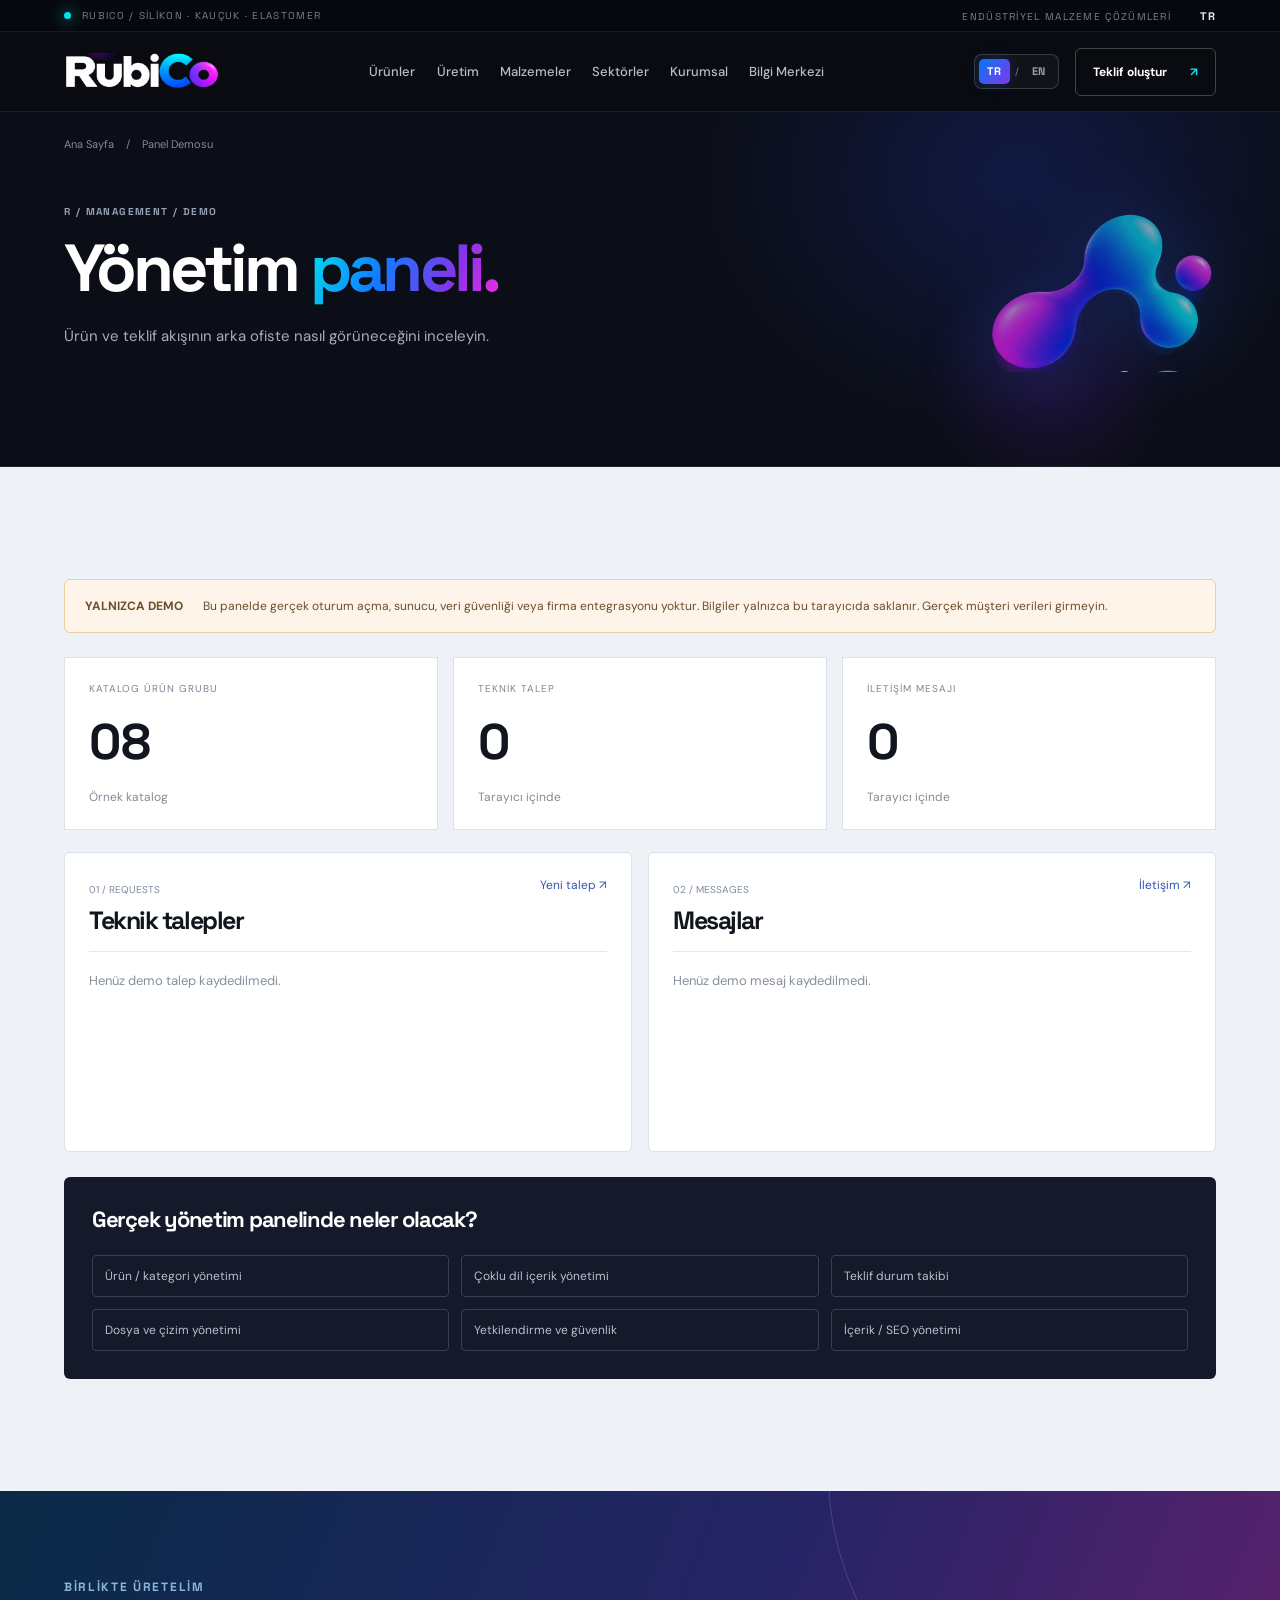
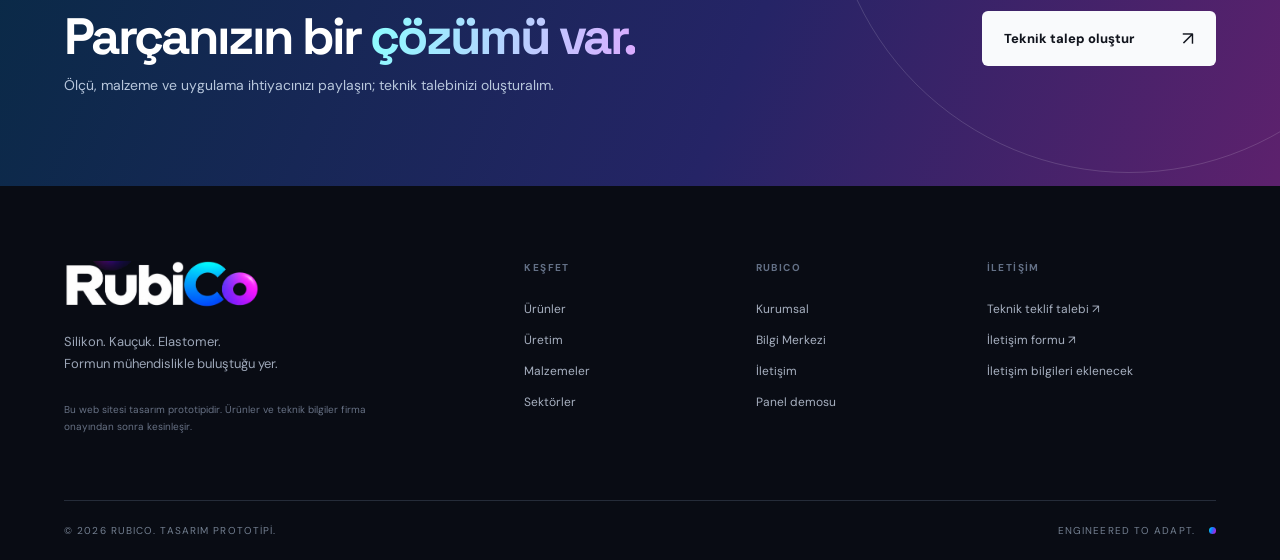
==== admin.html @ 8c8b72f1 "Add files via upload" ====
<!doctype html><html lang="tr"><head><meta charset="UTF-8"><meta name="viewport" content="width=device-width,initial-scale=1"><meta name="theme-color" content="#0a0b11"><meta name="description" content="Rubico admin yönetim paneli kullanıcı arayüzü demo."><title>Yönetim Paneli Demosu | RUBICO</title><link rel="icon" type="image/png" href="assets/rubico-symbol.png"><link rel="stylesheet" href="styles.css"><script defer src="translations.js"></script><script defer src="i18n.js"></script><script defer src="site.js"></script></head><body data-page="admin"><div class="topline"><div class="container top-flex"><span><i class="micro-pulse"></i>RUBICO / SİLİKON · KAUÇUK · ELASTOMER</span><span>ENDÜSTRİYEL MALZEME ÇÖZÜMLERİ <b class="top-lang-indicator" aria-label="Current language">TR</b></span></div></div>
    <header class="header" id="siteHeader"><div class="container nav-wrap">
      <a href="index.html" class="logo" aria-label="Rubico ana sayfa"><img src="assets/rubico-wordmark.png" alt="RubiCo"></a>
      <nav class="desktop-nav" aria-label="Ana menü"><a href="urunler.html" class="">Ürünler</a><a href="uretim.html" class="">Üretim</a><a href="malzemeler.html" class="">Malzemeler</a><a href="sektorler.html" class="">Sektörler</a><a href="kurumsal.html" class="">Kurumsal</a><a href="bilgi-merkezi.html" class="">Bilgi Merkezi</a></nav>
      <div class="nav-actions"><div class="lang-switch" role="group" aria-label="Language / Dil"><button type="button" class="lang-option" data-set-lang="tr" aria-label="Türkçe">TR</button><span class="lang-divider" aria-hidden="true">/</span><button type="button" class="lang-option" data-set-lang="en" aria-label="English">EN</button></div><a class="nav-quote" href="konfigurator.html">Teklif oluştur <span aria-hidden="true">↗</span></a><button class="menu-button" id="menuButton" aria-expanded="false" aria-controls="mobileMenu" aria-label="Menüyü aç"><span></span><span></span></button></div>
    </div><nav class="mobile-nav" id="mobileMenu" aria-label="Mobil menü"><a href="urunler.html" class="">Ürünler</a><a href="uretim.html" class="">Üretim</a><a href="malzemeler.html" class="">Malzemeler</a><a href="sektorler.html" class="">Sektörler</a><a href="kurumsal.html" class="">Kurumsal</a><a href="bilgi-merkezi.html" class="">Bilgi Merkezi</a><a class="mobile-quote" href="konfigurator.html">Teklif oluştur ↗</a><a href="iletisim.html">İletişim</a><div class="mobile-language"><span>LANGUAGE / DİL</span><div class="lang-switch" role="group" aria-label="Language / Dil"><button type="button" class="lang-option" data-set-lang="tr" aria-label="Türkçe">TR</button><span class="lang-divider" aria-hidden="true">/</span><button type="button" class="lang-option" data-set-lang="en" aria-label="English">EN</button></div></div></nav></header><main><section class="page-hero"><div class="page-hero-glow"></div><div class="container"><div class="breadcrumb"><a href="index.html">Ana Sayfa</a><span>/</span><span>Panel Demosu</span></div><div class="pagehero-content"><div><div class="eyebrow">R / MANAGEMENT / DEMO</div><h1>Yönetim <em>paneli.</em></h1><p>Ürün ve teklif akışının arka ofiste nasıl görüneceğini inceleyin.</p></div><img class="pagehero-icon" src="assets/rubico-symbol.png" alt="" /></div></div></section><section class="section-pad admin-section"><div class="container"><div class="admin-alert"><strong>YALNIZCA DEMO</strong><span>Bu panelde gerçek oturum açma, sunucu, veri güvenliği veya firma entegrasyonu yoktur. Bilgiler yalnızca bu tarayıcıda saklanır. Gerçek müşteri verileri girmeyin.</span></div><div class="admin-stats"><div><small>KATALOG ÜRÜN GRUBU</small><strong>08</strong><span>Örnek katalog</span></div><div><small>TEKNİK TALEP</small><strong id="adminQuoteCount">0</strong><span>Tarayıcı içinde</span></div><div><small>İLETİŞİM MESAJI</small><strong id="adminMsgCount">0</strong><span>Tarayıcı içinde</span></div></div><div class="admin-grid"><section class="admin-block"><div class="admin-block-head"><div><span>01 / REQUESTS</span><h2>Teknik talepler</h2></div><a href="konfigurator.html">Yeni talep ↗</a></div><div id="adminQuotes"><p>Henüz demo talep kaydedilmedi.</p></div></section><section class="admin-block"><div class="admin-block-head"><div><span>02 / MESSAGES</span><h2>Mesajlar</h2></div><a href="iletisim.html">İletişim ↗</a></div><div id="adminMessages"><p>Henüz demo mesaj kaydedilmedi.</p></div></section></div><div class="admin-scope"><h3>Gerçek yönetim panelinde neler olacak?</h3><div><span>Ürün / kategori yönetimi</span><span>Çoklu dil içerik yönetimi</span><span>Teklif durum takibi</span><span>Dosya ve çizim yönetimi</span><span>Yetkilendirme ve güvenlik</span><span>İçerik / SEO yönetimi</span></div></div></div></section></main><section class="next-step"><div class="container next-inner"><div><div class="eyebrow">BİRLİKTE ÜRETELİM</div><h2>Parçanızın bir <em>çözümü var.</em></h2><p>Ölçü, malzeme ve uygulama ihtiyacınızı paylaşın; teknik talebinizi oluşturalım.</p></div><a class="btn btn-light" href="konfigurator.html">Teknik talep oluştur <span>↗</span></a></div></section>
<footer class="footer"><div class="container"><div class="footer-upper"><div class="footer-brand"><img src="assets/rubico-wordmark.png" alt="Rubico"><p>Silikon. Kauçuk. Elastomer.<br>Formun mühendislikle buluştuğu yer.</p><span class="small-print">Bu web sitesi tasarım prototipidir. Ürünler ve teknik bilgiler firma onayından sonra kesinleşir.</span></div><div class="footer-col"><strong>KEŞFET</strong><a href="urunler.html">Ürünler</a><a href="uretim.html">Üretim</a><a href="malzemeler.html">Malzemeler</a><a href="sektorler.html">Sektörler</a></div><div class="footer-col"><strong>RUBICO</strong><a href="kurumsal.html">Kurumsal</a><a href="bilgi-merkezi.html">Bilgi Merkezi</a><a href="iletisim.html">İletişim</a><a href="admin.html">Panel demosu</a></div><div class="footer-col"><strong>İLETİŞİM</strong><a href="konfigurator.html">Teknik teklif talebi ↗</a><a href="iletisim.html">İletişim formu ↗</a><span>İletişim bilgileri eklenecek</span></div></div><div class="footer-bottom"><span>© 2026 RUBICO. TASARIM PROTOTİPİ.</span><span>ENGINEERED TO ADAPT. <i class="gradient-dot"></i></span></div></div></footer><div class="toast" id="toast" role="status" aria-live="polite"></div></body></html>
---- styles.css ----
@import url('https://fonts.googleapis.com/css2?family=DM+Sans:wght@400;500;600;700;800&family=Space+Grotesk:wght@400;500;600;700&display=swap');
:root{--ink:#090b11;--ink2:#111520;--ink3:#1b2130;--paper:#f5f6f7;--white:#fff;--light:#ebedf0;--smoke:#b6becb;--grey:#707783;--line:rgba(255,255,255,.11);--darkline:#dedfe3;--cyan:#04e3ee;--blue:#0a7bff;--violet:#6633f5;--pink:#e831e8;--grad:linear-gradient(112deg,#00dfed 3%,#147aff 40%,#8434e9 74%,#f22ce1 100%);--font: 'DM Sans',Inter,system-ui,-apple-system,BlinkMacSystemFont,'Segoe UI',sans-serif;--display:'Space Grotesk',var(--font)}
*{box-sizing:border-box}html{scroll-behavior:smooth;scroll-padding-top:100px}body{margin:0;background:var(--ink);color:white;font-family:var(--font);-webkit-font-smoothing:antialiased}a{text-decoration:none;color:inherit}button,input,textarea,select{font:inherit}button{cursor:pointer}img{max-width:100%;display:block}p,h1,h2,h3{margin-top:0}h1,h2,h3{font-family:var(--display);letter-spacing:-.058em}h1{font-size:clamp(53px,6.1vw,100px);line-height:1.03}h2{font-size:clamp(40px,4.7vw,72px);line-height:1.08}h3{font-size:26px}p{line-height:1.75}::selection{background:#5e53f4;color:#fff}:focus-visible{outline:3px solid var(--cyan);outline-offset:4px}.container{max-width:1440px;margin:0 auto;padding:0 64px}.topline{height:32px;background:#07080d;color:#777e8e;border-bottom:1px solid #171920;font-family:var(--display);font-size:10px;letter-spacing:.13em}.top-flex{height:100%;display:flex;justify-content:space-between;align-items:center;gap:16px}.top-flex>span{white-space:nowrap}.top-flex b{margin-left:25px;color:#e6eaf3;font-size:11px}.micro-pulse,.pulse-dot{display:inline-block;width:7px;height:7px;background:var(--cyan);border-radius:50%;margin-right:11px;box-shadow:0 0 15px #00f4e9}.header{height:80px;position:sticky;top:0;z-index:90;border-bottom:1px solid rgba(255,255,255,.08);background:rgba(10,12,18,.93);backdrop-filter:blur(24px);-webkit-backdrop-filter:blur(24px)}.nav-wrap{height:100%;display:flex;align-items:center;justify-content:space-between;gap:35px}.logo{width:155px;min-width:130px;display:block}.logo img{width:100%;height:auto}.desktop-nav{display:flex;align-items:center;justify-content:center;gap:clamp(13px,1.65vw,31px)}.desktop-nav a{position:relative;font-size:13px;color:#b8bdc8;white-space:nowrap;font-weight:500;transition:color .18s}.desktop-nav a:hover,.desktop-nav a.active{color:#fff}.desktop-nav a.active:after{content:'';height:2px;width:100%;background:var(--grad);position:absolute;bottom:-30px;left:0}.nav-actions{display:flex;align-items:center;gap:16px}.nav-quote{font-size:12px;font-weight:700;border:1px solid rgba(255,255,255,.24);border-radius:6px;padding:15px 17px;white-space:nowrap;transition:background .2s}.nav-quote:hover{background:#fff;color:#08090e}.nav-quote span{margin-left:20px;color:var(--cyan)}.menu-button{display:none;width:40px;height:40px;border:1px solid #333b4e;border-radius:6px;background:transparent;flex-direction:column;align-items:center;justify-content:center;gap:6px}.menu-button span{width:18px;height:2px;background:#fff}.mobile-nav{display:none}.btn{display:inline-flex;align-items:center;justify-content:space-between;gap:48px;min-height:53px;padding:15px 22px;border-radius:6px;border:0;white-space:nowrap;font-size:13px;font-weight:800;transition:transform .2s,box-shadow .2s,background .2s}.btn:hover{transform:translateY(-3px)}.btn span{font-size:19px;font-weight:400}.btn-gradient{background:var(--grad);color:#fff;box-shadow:0 8px 26px rgba(74,40,225,.18)}.btn-dark{background:#101521;color:#fff}.btn-dark:hover{background:#253252}.btn-light{background:#f9fafc;color:#11141d}.btn-outline-dark{border:1px solid #cdd1d8;background:transparent;color:#19202d}.btn-outline-dark:hover{background:#eef0f5}.inline-link,.text-btn{font-size:13px;font-weight:750;display:inline-flex;align-items:center;gap:25px;border-bottom:1px solid #7c8391;padding:13px 0}.inline-link span{font-size:20px}.text-btn{border-bottom:0}.dark-text{color:#121622}.eyebrow,.kicker{font-family:var(--display);font-size:12px;letter-spacing:.14em;font-weight:700;display:flex;align-items:center;gap:10px;color:#98a6bb}.kicker span,.brow-line{display:inline-block;width:21px;height:2px;background:var(--grad)}em{font-style:normal;background:var(--grad);-webkit-background-clip:text;background-clip:text;color:transparent}.accent-dot{color:var(--cyan)}.light-section{background:#f5f6f7;color:#11141b}.section-pad{padding:112px 0}.overline-row{display:flex;align-items:center;justify-content:space-between;border-bottom:1px solid #d8dbe0;padding-bottom:19px;color:#8d939c;font:600 10px var(--display);letter-spacing:.12em;margin-bottom:45px}.section-head{display:flex;justify-content:space-between;align-items:end;gap:40px;margin-bottom:48px}.section-head h2{margin:18px 0 0}.section-head>p{max-width:385px;color:#a9afbd;margin:0 0 8px;font-size:15px}.head-dark>p{color:#777e88}.head-dark .kicker,.light-section .kicker,.material-teaser .kicker{color:#525b69}.head-dark h2,.light-section .section-head h2{color:#11141b}.page-hero{background:#0b0e16;position:relative;overflow:hidden;min-height:355px;border-bottom:1px solid rgba(255,255,255,.08)}.page-hero::after{content:'';position:absolute;right:-80px;top:-210px;width:680px;height:550px;background:radial-gradient(ellipse,rgba(29,46,153,.35),transparent 68%);pointer-events:none}.page-hero-glow{position:absolute;right:7%;top:40%;width:280px;height:260px;background:radial-gradient(ellipse,rgba(133,34,242,.16),transparent 65%);filter:blur(10px)}.breadcrumb{display:flex;align-items:center;gap:12px;font-size:11px;color:#828a9b;padding-top:25px}.breadcrumb a:hover{color:#fff}.pagehero-content{min-height:280px;display:flex;justify-content:space-between;align-items:center;position:relative}.pagehero-content>div:first-child{padding:31px 0 58px}.pagehero-content .eyebrow{font-size:10px;color:#95a0b4}.pagehero-content h1{font-size:clamp(42px,5.2vw,74px);line-height:1.07;margin:15px 0 20px}.pagehero-content p{color:#a4afbe;max-width:605px;font-size:15px;line-height:1.7;margin:0}.pagehero-icon{width:225px;height:185px;object-fit:contain;opacity:.7;filter:drop-shadow(0 0 35px #182d5c)}.pagehero-index{font-size:10px;letter-spacing:.2em;color:#454c5f;align-self:end;padding-bottom:50px}.hero{height:min(770px,calc(100vh - 60px));min-height:665px;position:relative;overflow:hidden;background:#0a0b11}.hero::before{content:'';position:absolute;inset:0;background-image:linear-gradient(rgba(255,255,255,.028) 1px,transparent 1px),linear-gradient(90deg,rgba(255,255,255,.024) 1px,transparent 1px);background-size:95px 95px;mask-image:linear-gradient(90deg,transparent 23%,#000);pointer-events:none}.hero-grain{position:absolute;inset:0;opacity:.22;background-image:url("data:image/svg+xml,%3Csvg viewBox='0 0 180 180' xmlns='http://www.w3.org/2000/svg'%3E%3Cfilter id='n'%3E%3CfeTurbulence type='fractalNoise' baseFrequency='.8' numOctaves='3' stitchTiles='stitch'/%3E%3C/filter%3E%3Crect width='100%25' height='100%25' filter='url(%23n)' opacity='.13'/%3E%3C/svg%3E");pointer-events:none}.hero-glow-one,.hero-glow-two{position:absolute;width:700px;height:700px;border-radius:50%;filter:blur(115px);pointer-events:none}.hero-glow-one{right:-250px;top:-250px;background:rgba(9,105,198,.17)}.hero-glow-two{right:15%;bottom:-600px;background:rgba(150,26,193,.14)}.hero-main{height:calc(100% - 78px);display:grid;grid-template-columns:1.08fr .92fr;align-items:center;position:relative;z-index:1}.hero-left{padding-top:20px}.hero-brow{font-size:11px;font-weight:700;letter-spacing:.15em;color:#aeb9d0;display:flex;align-items:center;gap:12px;margin-bottom:40px}.hero h1{font-weight:700;font-size:clamp(59px,6.2vw,103px);margin:0 0 28px;letter-spacing:-.083em}.hero h1 .muted-type{color:#768193}.hero h1 em{white-space:nowrap}.hero-left>p{max-width:498px;font-size:16px;line-height:1.72;color:#a4abbb;margin-bottom:35px}.hero-ctas{display:flex;align-items:center;flex-wrap:wrap;gap:32px}.hero-caption{color:#737e91;font-size:10px;letter-spacing:.13em;font-weight:700;margin-top:85px}.hero-caption b{margin:0 10px;color:#3f4957}.hero-right{position:relative;display:flex;align-items:center;justify-content:center;height:580px}.hero-rings{width:min(46vw,580px);height:min(46vw,580px);min-width:430px;min-height:430px;display:grid;place-items:center;position:relative}.ring{position:absolute;border-radius:50%;border:1px solid rgba(113,142,187,.12)}.ring1{inset:3%;animation:spin 28s linear infinite}.ring1:after{content:'';position:absolute;width:7px;height:7px;background:var(--cyan);border-radius:50%;top:10%;left:15%;box-shadow:0 0 20px var(--cyan)}.ring2{inset:14%;border-style:dashed;animation:spin 50s linear reverse infinite}.ring3{inset:29%;border-color:rgba(212,77,239,.11)}.hero-emblem{width:78%;position:relative;z-index:2;filter:drop-shadow(0 20px 70px rgba(36,76,245,.18));animation:floaty 8s ease-in-out infinite}.micro-label{position:absolute;font-size:10px;letter-spacing:.16em;color:#58657c;font-family:var(--display)}.m1{top:18%;right:-5%}.m2{bottom:14%;left:0}.hero-low{position:relative;z-index:2;display:flex;justify-content:space-between;align-items:center;height:78px;font-size:10px;letter-spacing:.14em;color:#828b9c;border-top:1px solid rgba(255,255,255,.10)}.marquee{overflow:hidden;background:#0f1420;border-top:1px solid #1b2537;border-bottom:1px solid #1b2537;height:69px;display:flex;align-items:center}.marquee-inner{white-space:nowrap;font-size:12px;letter-spacing:.23em;font-weight:800;animation:move 32s linear infinite;color:#adb7c7;min-width:max-content}.marquee-inner span{color:#04bdda;font-size:17px;margin:0 42px}@keyframes move{from{transform:translateX(0)}to{transform:translateX(-33%)}}@keyframes floaty{0%,100%{transform:translateY(0) rotate(-2deg)}50%{transform:translateY(-13px) rotate(2deg)}}@keyframes spin{to{transform:rotate(360deg)}}
.home-products,.product-grid{display:grid;grid-template-columns:repeat(4,minmax(0,1fr));gap:17px}.product-card{display:flex;flex-direction:column;min-width:0;overflow:hidden;min-height:370px;background:#121722;color:#fff;border:1px solid #2a3240;border-radius:9px;transition:transform .22s,border-color .22s,box-shadow .22s}.product-card:hover{transform:translateY(-7px);border-color:#475c81;box-shadow:0 22px 35px rgba(10,18,34,.13)}.product-top{display:flex;align-items:center;justify-content:space-between;padding:17px 18px 0;font-size:10px;color:#818c9d;font-weight:700;letter-spacing:.1em}.circ-arrow{width:32px;height:32px;display:grid;place-items:center;background:#26303e;border-radius:50%;font-size:17px;color:#c6cedd}.product-visual{height:180px;display:flex;align-items:center;justify-content:center;position:relative;overflow:hidden;background:radial-gradient(ellipse at center,rgba(48,63,101,.25),transparent 70%)}.product-visual img{width:95%;height:100%;object-fit:contain;transition:transform .32s}.product-card:hover .product-visual img{transform:scale(1.08) rotate(-2deg)}.product-bottom{padding:8px 18px 22px;display:flex;flex:1;flex-direction:column}.product-bottom h3{font-size:20px;letter-spacing:-.045em;margin-bottom:7px}.product-bottom p{font-size:12px;color:#9fa8b7;line-height:1.6;margin:0 0 16px}.card-link{font-size:11px;font-weight:700;color:#b6ddfb;display:flex;justify-content:space-between;border-top:1px solid #2a3342;padding-top:14px;margin-top:auto}.under-grid{display:flex;justify-content:space-between;align-items:center;margin-top:31px;padding-top:10px;color:#7a818c;font-size:12px}.under-grid .text-btn{color:#1c2230}.approach{background:#101520;color:#fff}.approach-grid{display:grid;grid-template-columns:1fr 1fr;gap:8%;min-height:615px;align-items:center}.approach-art{height:470px;background:radial-gradient(circle at 50% 51%,#202544,#111724 60%);position:relative;display:flex;align-items:center;justify-content:center;overflow:hidden;border:1px solid #252c3b;border-radius:8px}.approach-mesh{position:absolute;inset:0;background-image:linear-gradient(rgba(255,255,255,.05) 1px,transparent 1px),linear-gradient(90deg,rgba(255,255,255,.05) 1px,transparent 1px);background-size:40px 40px;transform:perspective(350px) rotateX(25deg) scale(1.4)}.shape-glow{position:absolute;width:350px;height:280px;background:#3934da;filter:blur(120px);opacity:.22}.approach-art img{width:70%;position:relative;filter:drop-shadow(0 20px 40px #0a0a2b)}.shape-coords{position:absolute;bottom:24px;left:26px;font-size:10px;letter-spacing:.15em;color:#7c8ba0}.approach-copy h2{font-size:clamp(41px,4.3vw,66px);margin:20px 0}.approach-copy>p{color:#a6afbd;max-width:540px;font-size:15px}.approach-mini{margin:33px 0;display:grid;gap:0}.approach-mini>div{display:flex;gap:20px;align-items:center;border-bottom:1px solid #2a3140;padding:16px 0;font-size:13px;color:#dce1eb}.approach-mini b{color:#3dd4f2;font-size:10px}.approach-copy .text-btn{color:#fff}.material-teaser{background:#ebeef2;color:#11141b}.material-split{display:grid;grid-template-columns:1fr 1fr;gap:10%;align-items:center}.material-teaser .section-head{display:block;margin-bottom:22px}.material-teaser .section-head p{color:#626c79;margin-top:25px}.material-stack{display:grid;gap:10px}.material-stack a{display:grid;grid-template-columns:68px 1fr 35px;align-items:center;gap:15px;background:#fff;border:1px solid #dce0e6;border-radius:6px;padding:22px 23px;transition:border .2s,transform .2s}.material-stack a:hover{transform:translateX(7px);border-color:#7796d2}.material-stack a span{color:#8e97a6;font-size:11px}.material-stack a b{font:600 19px var(--display)}.material-stack a i{font-size:12px;font-style:normal;color:#79899a}.config-teaser{background:#e8eaf0;padding:15px 0 90px}.config-banner{background:#0b0e17;position:relative;overflow:hidden;border-radius:8px;min-height:540px;padding-top:90px;padding-bottom:80px}.config-banner>.config-tag,.config-banner>h2,.config-banner>p,.config-banner>.btn{position:relative;z-index:2}.config-tag{color:#64cadb;font:700 11px var(--display);letter-spacing:.15em;margin-bottom:23px}.config-banner h2{font-size:clamp(52px,5vw,72px);margin-bottom:22px}.config-banner p{max-width:425px;color:#a6b1c2;font-size:14px;margin-bottom:27px}.config-lines{position:absolute;inset:0;background-image:linear-gradient(90deg,transparent 97%,rgba(255,255,255,.055) 100%);background-size:60px 100%;opacity:.9}.config-visual{position:absolute;right:2%;top:10%;width:50%;height:86%;display:flex;align-items:center;justify-content:center}.faux-wire{width:280px;height:280px;border:3px solid #21a9d4;border-radius:41%;transform:rotate(32deg) skew(-11deg);box-shadow:inset 0 0 0 25px #0b0e17,inset 0 0 0 28px #4744f6,0 0 70px #6731e433;animation:slowturn 13s linear infinite}.wire-inner{width:100%;height:100%;border-radius:40%;border:2px dashed #6132f1;transform:scale(.8)}@keyframes slowturn{50%{transform:rotate(53deg) skew(-7deg)}}.config-chip{position:absolute;top:13%;left:8%;background:#171e2e;border:1px solid #313c5a;color:#8a9ab5;font:600 9px var(--display);letter-spacing:.09em;padding:15px 20px;border-radius:6px}.config-chip strong{display:block;color:#e1eaf8;font-size:12px;margin-top:6px}.config-chip.second{top:auto;bottom:5%;left:auto;right:8%}.sector-home{background:#f5f6f7;color:#11141b}.sector-grid{display:grid;grid-template-columns:repeat(3,1fr);gap:15px}.sector-grid a{background:#fff;border:1px solid #dee1e7;border-radius:6px;padding:26px;min-height:216px;display:flex;flex-direction:column;position:relative;transition:transform .2s,border-color .2s}.sector-grid a:hover{transform:translateY(-4px);border-color:#8a98b6}.sector-grid a>span{font:700 11px var(--display);color:#8792a6;letter-spacing:.1em}.sector-grid a>div{margin-top:auto}.sector-grid strong{font:600 24px var(--display);letter-spacing:-.055em}.sector-grid p{font-size:13px;color:#757e89;line-height:1.6;margin:10px 0 0}.sector-grid a>b{position:absolute;right:25px;top:20px;color:#6079b2;font-size:24px}.sector-grid.compact{grid-template-columns:repeat(4,1fr)}.sector-grid.compact a{height:130px;min-height:0;padding:19px;display:flex;gap:10px}.sector-grid.compact strong{font-size:19px}.sector-grid.compact a>span{font-size:10px}.sector-grid.compact a{font-size:0}.sector-grid.compact a::after{content:'↗';position:absolute;right:20px;top:17px;color:#6a82bb;font-size:20px}
/* General catalog */
.catalog-section{background:#f4f5f7;color:#11141b}.catalog-control{display:flex;align-items:end;justify-content:space-between;gap:30px;margin-bottom:30px}.catalog-control h2{font-size:clamp(36px,3.7vw,52px);margin:18px 0 0}.search-field{width:min(350px,100%);position:relative}.search-field span{font-size:28px;position:absolute;left:17px;top:9px;color:#8790a1}.search-field input{width:100%;height:54px;border:1px solid #d2d8e0;border-radius:5px;background:#fff;padding:12px 16px 12px 47px;font-size:13px;outline:none;color:#141a24}.search-field input:focus{border-color:#465fd0}.filters{display:flex;align-items:center;gap:9px;flex-wrap:wrap;margin-bottom:24px}.filter-btn{padding:10px 17px;border:1px solid #d8dce3;background:transparent;color:#5e6877;border-radius:30px;font-size:12px;font-weight:650}.filter-btn:hover,.filter-btn.selected{background:#121723;color:#fff;border-color:#121723}.filters>span{margin-left:auto;color:#7d8692;font-size:10px;letter-spacing:.1em;font-weight:750}.catalog-grid{grid-template-columns:repeat(4,1fr)}.catalog-grid .product-card{min-height:380px}.empty-state{background:#fff;padding:55px;border:1px solid #d9dee6;text-align:center}.empty-state h3{margin-bottom:4px}.empty-state p{color:#767d88}.detail-section{background:#f5f6f7;color:#11141b}.detail-layout{display:grid;grid-template-columns:1fr 1fr;gap:7%;align-items:start}.detail-image{background:#111722;border-radius:8px;min-height:520px;position:relative;display:grid;place-items:center;overflow:hidden}.detail-image img{width:90%;max-height:470px;object-fit:contain}.image-foot{position:absolute;bottom:25px;left:25px;font-size:10px;color:#6d778a;letter-spacing:.13em}.detail-info{padding-top:10px}.detail-info h2{font-size:clamp(40px,4vw,60px);margin:18px 0}.dark-label{color:#596679}.detail-lead{color:#5c6572;font-size:16px;max-width:510px}.spec-table{margin:25px 0;border-top:1px solid #dde2e8}.spec-table div{display:grid;grid-template-columns:40% 60%;gap:10px;padding:19px 0;border-bottom:1px solid #dce1e8;font-size:13px}.spec-table span{color:#737e8c}.spec-table strong{font-weight:650}.muted-disclaimer{font-size:11px;color:#8a929d;margin-bottom:23px}.details-back{font-size:12px;display:block;margin-top:20px;color:#5a6170;font-weight:600}.steps-grid{display:grid;grid-template-columns:repeat(4,1fr);gap:15px}.steps-grid>div{padding:28px 23px;background:#fff;border:1px solid #e0e4e8;min-height:260px;border-radius:6px}.steps-grid span{font-size:12px;color:#6b83bd;letter-spacing:.1em}.steps-grid h3{font-size:24px;margin:50px 0 13px}.steps-grid p{font-size:13px;color:#737a85}.manufacturing{background:#131927}.manufacturing .overline-row{border-color:#2a3344}.manufacturing .section-head{margin-bottom:45px}.methods{border-top:1px solid #30394c}.methods article{display:grid;grid-template-columns:130px 1fr 36px;align-items:center;gap:30px;border-bottom:1px solid #30394c;padding:29px 0}.method-no{font:700 13px var(--display);color:#667b96}.methods article h3{font-size:27px;margin:0 0 7px}.methods article p{font-size:13px;color:#a9b3c3;margin:0}.methods article>span{font-size:24px;color:#5ba6d6}.materials-grid{display:grid;grid-template-columns:repeat(3,1fr);gap:16px}.material-card{display:flex;flex-direction:column;min-height:345px;padding:28px;background:#fff;border:1px solid #dce1e8;border-radius:6px;scroll-margin-top:110px}.material-card>div:first-child{display:flex;justify-content:space-between;align-items:start}.material-card>div:first-child span{font-size:10px;letter-spacing:.12em;color:#8d96a5}.material-card>div:first-child b{font:600 27px var(--display);letter-spacing:-.08em;color:#6f6ad7}.material-card h3{font-size:29px;margin:40px 0 10px}.material-card p{font-size:13px;color:#697381;margin-bottom:18px}.tags{display:flex;flex-wrap:wrap;gap:7px;margin-top:auto}.tags span{font-size:10px;background:#eff1f5;border-radius:4px;padding:8px 9px;color:#5f6977}.material-card>a{margin-top:23px;border-top:1px solid #e4e7ed;padding-top:15px;font-size:12px;font-weight:700;color:#3447a8}.material-note{margin-top:24px;background:#111722;border-radius:6px;padding:25px 30px;color:#fff;display:grid;grid-template-columns:1fr 2fr;gap:30px;align-items:center}.material-note div{display:flex;align-items:center;gap:20px}.material-note div span{font-size:27px;color:#00d9e9}.material-note p{font-size:13px;color:#aeb8c9;margin:0}.corporate-layout{display:grid;grid-template-columns:1fr 3fr;gap:40px}.vertical-kicker{font:700 12px var(--display);color:#7080a5;letter-spacing:.15em}.corporate-layout h2{margin-bottom:40px}.corporate-layout p{max-width:850px;font-size:17px;color:#5c6571;line-height:1.9}.corporate-values{display:grid;grid-template-columns:repeat(3,1fr);gap:12px;margin-top:45px}.corporate-values>div{border-top:1px solid #bfc5ce;padding-top:19px;display:flex;flex-direction:column;gap:29px}.corporate-values span{color:#7c8bb0}.corporate-values b{font:600 17px var(--display)}.dark-corporate{background:#121927}.evidence-grid{display:grid;grid-template-columns:repeat(3,1fr);gap:15px}.evidence-grid>div{padding:26px;border:1px solid #303a4d;background:#151e2e;min-height:250px}.evidence-grid span{color:#3ba7d8;font-size:11px}.evidence-grid h3{margin:75px 0 13px}.evidence-grid p{font-size:13px;color:#aab4c4}.article-list{border-top:1px solid #d5dae1}.article{border-bottom:1px solid #d5dae1}.article summary{display:flex;align-items:center;justify-content:space-between;gap:22px;padding:27px 10px;cursor:pointer;list-style:none}.article summary::-webkit-details-marker{display:none}.article summary span{font-size:10px;color:#667ba7;letter-spacing:.1em;font-weight:700}.article summary h3{font-size:29px;margin:10px 0 4px}.article summary p{font-size:13px;color:#737c89;margin:0}.article summary b{font:400 33px var(--display);color:#3e4c69}.article[open] summary b{transform:rotate(45deg)}.article-body{max-width:860px;padding:0 10px 28px;color:#545d6b}.article-body a{font-size:13px;font-weight:700;color:#3b55b6}.catalog-bottom-note{font-size:12px;background:#e7ebf1;border-radius:5px;padding:21px;margin-top:30px;color:#657181}
/* Forms */
.form-section{background:#f2f4f7;color:#11151e}.config-page-grid{display:grid;grid-template-columns:.86fr 1.14fr;gap:7%;align-items:start}.config-aside h2{margin:20px 0 22px;font-size:clamp(43px,4vw,62px)}.config-aside>p{color:#697382;font-size:14px;max-width:405px}.progress-steps{display:grid;gap:0;margin-top:50px}.step{display:flex;align-items:center;gap:20px;border-bottom:1px solid #d5dae4;padding:21px 0;color:#9aa3b0;font-size:14px}.step span{font-size:11px}.step.active{color:#111724}.step.active span{color:#4c53dc}.step b{font-weight:650}.prototype-note{background:#e5e9f0;border-left:3px solid #555bd5;padding:21px;margin-top:42px;color:#515d6e;font-size:11px;letter-spacing:.07em;font-weight:700}.prototype-note small{display:block;margin-top:9px;font-size:12px;line-height:1.65;font-weight:400;letter-spacing:0}.config-form,.contact-form{border:1px solid #dde2e9;background:#fff;border-radius:9px;padding:34px;box-shadow:0 22px 66px rgba(14,24,43,.05)}.form-head{margin-bottom:25px}.form-head>span{font:700 10px var(--display);letter-spacing:.13em;color:#6973a0}.form-head h3{font-size:31px;margin:10px 0 5px}.form-head p{font-size:13px;color:#788291;margin:0}.form-row{display:grid;grid-template-columns:1fr 1fr;gap:15px}.config-form label,.contact-form label{display:flex;flex-direction:column;gap:9px;font-size:12px;font-weight:700;color:#3c4351;margin-bottom:20px}.config-form label>span,.contact-form label>span{font-weight:400;color:#84909c}.config-form label em,.contact-form label em{background:none;color:#d44ac0}.config-form input:not([type=checkbox]):not([type=file]),.config-form textarea,.config-form select,.contact-form input,.contact-form textarea,.contact-form select{width:100%;border:1px solid #dce0e7;border-radius:5px;color:#171e28;background:#fafbfc;padding:14px 13px;outline:none;font-size:13px;min-height:48px}.config-form input:focus,.config-form select:focus,.config-form textarea:focus,.contact-form input:focus,.contact-form select:focus,.contact-form textarea:focus{border-color:#6072d7}.config-form textarea,.contact-form textarea{resize:vertical;min-height:92px}.form-buttons{display:flex;align-items:center;justify-content:flex-end;gap:14px;padding-top:24px;border-top:1px solid #eef0f4}.form-feedback{margin-top:13px;color:#be3041;font-size:12px;min-height:8px}.file-input{border:1px dashed #aebada;border-radius:6px;padding:23px;text-align:center;position:relative;background:#f8faff;margin-bottom:24px}.file-input div{display:flex;align-items:center;flex-direction:column;gap:7px;font-size:27px;color:#5e68ab}.file-input strong{font-size:13px;color:#27324b}.file-input span,.file-input small{font-size:11px;color:#7c8698}.file-input input{opacity:0;position:absolute;inset:0;width:100%;height:100%;cursor:pointer}.file-input small{display:block;margin-top:10px}.summary-box{background:#f2f4f8;padding:19px;border-radius:6px;margin-bottom:20px}.summary-box>span{font:700 10px var(--display);letter-spacing:.12em;color:#6a7691}.summary-box p{font-size:13px;margin:10px 0 0;color:#4a5668;line-height:1.75}.checklabel{flex-direction:row!important;gap:12px!important;align-items:flex-start}.checklabel input{margin-top:2px;accent-color:#5845df}.checklabel span{font-size:12px;color:#555f6f;font-weight:400;line-height:1.5}.quote-success{background:#fff;padding:55px;border:1px solid #e0e4ed;border-radius:8px;text-align:center;margin-top:25px}.success-icon{margin:auto auto 12px;background:#13b9c5;color:#fff;font-size:26px;border-radius:50%;width:55px;height:55px;display:grid;place-items:center}.quote-success h3{font-size:33px;margin:15px 0 8px}.quote-success p{color:#697486}.quote-success>div#quoteReference{color:#52658c;font:700 12px var(--display);letter-spacing:.07em;margin:20px}.success-buttons{display:flex;justify-content:center;flex-wrap:wrap;gap:12px}.contact-grid{display:grid;grid-template-columns:.95fr 1.05fr;gap:8%}.contact-grid h2{margin:20px 0}.contact-grid>div>p{color:#697482;max-width:450px}.contact-info{margin-top:40px;max-width:470px}.contact-info>div{padding:18px 0;border-bottom:1px solid #d7dce4;display:flex;flex-direction:column;gap:10px}.contact-info span{font-size:10px;letter-spacing:.1em;color:#7d8897}.contact-info a,.contact-info strong{font-size:17px;font-weight:650}.admin-section{background:#eef1f5;color:#11151e}.admin-alert{padding:18px 20px;display:flex;gap:20px;align-items:center;background:#fff4e9;border:1px solid #edce9c;border-radius:6px;font-size:12px;color:#6c4e2c}.admin-alert strong{white-space:nowrap}.admin-stats{display:grid;grid-template-columns:repeat(3,1fr);gap:15px;margin-top:24px}.admin-stats>div{padding:24px;background:white;border:1px solid #dbe1e9;display:flex;flex-direction:column}.admin-stats small{font-size:10px;color:#7d8594;letter-spacing:.1em}.admin-stats strong{font:700 50px var(--display);margin:15px 0}.admin-stats span{font-size:12px;color:#808b97}.admin-grid{display:grid;grid-template-columns:1fr 1fr;gap:16px;margin-top:22px}.admin-block{background:#fff;border:1px solid #dbe1e9;padding:24px;min-height:300px;border-radius:6px}.admin-block-head{display:flex;justify-content:space-between;align-items:start;border-bottom:1px solid #e4e9ee;padding-bottom:17px;margin-bottom:18px}.admin-block-head span{font-size:10px;color:#7f8ca1}.admin-block-head h2{font-size:25px;margin:9px 0 0}.admin-block-head a{font-size:12px;color:#3456b0}.admin-block>div:nth-child(2)>p{color:#85909d;font-size:13px}.admin-row{border-bottom:1px solid #e3e8ec;padding:15px 0;display:flex;justify-content:space-between;gap:10px;font-size:12px}.admin-row strong{display:block;font-size:14px}.admin-row small{font-size:11px;color:#85909e}.admin-row button{background:#f1f4f8;border:1px solid #d9dfeb;border-radius:5px;padding:7px 10px;font-size:11px}.admin-scope{margin-top:25px;padding:28px;background:#141a29;color:#fff;border-radius:6px}.admin-scope h3{font-size:22px}.admin-scope>div{display:grid;grid-template-columns:repeat(3,1fr);gap:12px}.admin-scope span{padding:12px;border:1px solid #364055;border-radius:4px;color:#b7c0cf;font-size:12px}.toast{position:fixed;bottom:22px;left:50%;transform:translate(-50%,30px);opacity:0;pointer-events:none;background:#161d2e;color:#fff;padding:13px 20px;border-radius:8px;box-shadow:0 15px 50px #0003;z-index:200;transition:opacity .2s,transform .2s;max-width:90vw;font-size:13px}.toast.show{opacity:1;transform:translate(-50%,0)}
/* End of pages */
.next-step{background:linear-gradient(112deg,#092a46,#252466 58%,#5d216d);color:#fff;position:relative;overflow:hidden}.next-step:after{content:'';position:absolute;border:1px solid #ffffff25;width:600px;height:600px;border-radius:50%;right:-150px;top:-320px}.next-inner{display:flex;justify-content:space-between;align-items:center;gap:50px;min-height:295px;position:relative;z-index:1}.next-inner h2{font-size:clamp(36px,4vw,58px);margin:14px 0 9px}.next-inner p{font-size:14px;color:#b8c7dc;margin:0}.next-step em{background:linear-gradient(105deg,#8bffff,#dbaaff);-webkit-background-clip:text;background-clip:text}.next-inner .eyebrow{color:#8cb6d7}.footer{background:#090c14;color:#c4cad6}.footer-upper{display:grid;grid-template-columns:2.2fr 1fr 1fr 1.2fr;gap:40px;padding:75px 0 65px}.footer-brand img{width:195px}.footer-brand p{font-size:13px;color:#9ca6b7;margin-top:22px}.small-print{display:block;max-width:320px;font-size:10px;color:#677184;line-height:1.7;margin-top:25px}.footer-col{display:flex;flex-direction:column;align-items:flex-start;gap:15px}.footer-col strong{color:#647187;letter-spacing:.14em;font-size:10px;margin-bottom:12px}.footer-col a,.footer-col>span{font-size:12px;color:#a7b0c0}.footer-col a:hover{color:#fff}.footer-bottom{display:flex;justify-content:space-between;align-items:center;border-top:1px solid #252c39;padding:23px 0;color:#737f90;font-size:10px;letter-spacing:.11em}.gradient-dot{display:inline-block;margin-left:10px;width:7px;height:7px;border-radius:50%;background:var(--grad)}
[hidden]{display:none!important}
@media(max-width:1270px){.container{padding-left:40px;padding-right:40px}.desktop-nav{gap:15px}.desktop-nav a{font-size:12px}.nav-wrap{gap:15px}.logo{width:130px;min-width:115px}.nav-quote{padding:13px}.nav-quote span{margin-left:10px}.hero h1{font-size:clamp(52px,6vw,82px)}.hero-rings{min-width:350px;min-height:350px}.product-bottom h3{font-size:18px}}
@media(max-width:1080px){.desktop-nav{display:none}.menu-button{display:flex}.mobile-nav{display:none;position:absolute;top:80px;left:0;right:0;background:#0b1019;padding:12px 40px 24px;border-bottom:1px solid #394054;box-shadow:0 22px 40px #0005;flex-direction:column}.mobile-nav.open{display:flex}.mobile-nav>a{padding:15px;border-bottom:1px solid #232b38;font-size:15px}.mobile-nav .mobile-quote{background:var(--grad);margin-top:14px;border:0;border-radius:5px;color:#fff;font-weight:700}.home-products,.catalog-grid{grid-template-columns:repeat(2,1fr)}.product-card{min-height:370px}.approach-grid{gap:5%}.material-split{gap:5%}.hero-rings{min-width:330px;min-height:330px}.hero h1{font-size:clamp(49px,6vw,78px)}.hero-caption{margin-top:55px}.section-pad{padding:85px 0}.config-banner{min-height:480px}.config-visual{right:-4%}.steps-grid{grid-template-columns:repeat(2,1fr)}.materials-grid{grid-template-columns:repeat(2,1fr)}}
@media(max-width:760px){.container{padding-left:23px;padding-right:23px}.topline{height:26px}.top-flex{font-size:9px}.top-flex span:nth-child(2){display:none}.header{height:70px}.logo{width:145px}.nav-quote{display:none}.mobile-nav{top:70px;padding:10px 23px 25px}.hero{height:auto;min-height:0}.hero-main{display:flex;flex-direction:column;align-items:stretch;padding-top:65px;padding-bottom:25px}.hero-left{padding:0}.hero-brow{margin-bottom:27px;font-size:9px}.hero h1{font-size:clamp(47px,11.1vw,79px);line-height:1.03;letter-spacing:-.079em;margin-bottom:20px}.hero-left>p{font-size:14px;max-width:95%}.hero-ctas{gap:18px}.hero-ctas .btn{min-height:49px;padding:12px 16px;font-size:12px;gap:18px}.inline-link{font-size:12px;gap:10px}.hero-caption{margin-top:25px}.hero-right{height:315px}.hero-rings{width:310px;height:310px;min-width:0;min-height:0}.hero-emblem{width:85%}.micro-label{font-size:7px}.m1{right:0}.hero-low{height:55px;font-size:9px}.hero-low span:nth-child(3){display:none}.marquee{height:55px}.marquee-inner{font-size:10px}.marquee-inner span{margin:0 22px}.section-pad{padding:69px 0}.section-head{display:block;margin-bottom:30px}.section-head h2{font-size:clamp(38px,9vw,57px)}.section-head>p{font-size:13px;margin-top:17px}.overline-row{font-size:9px;margin-bottom:32px}.overline-row span:nth-child(2){display:none}.home-products,.catalog-grid{grid-template-columns:repeat(2,minmax(0,1fr));gap:10px}.product-card{min-height:303px;border-radius:6px}.product-top{padding:12px 12px 0;font-size:8px}.circ-arrow{width:24px;height:24px;font-size:13px}.product-visual{height:137px}.product-bottom{padding:8px 11px 13px}.product-bottom h3{font-size:16px}.product-bottom p{font-size:10px;line-height:1.55}.card-link{font-size:9px;padding-top:10px}.under-grid{gap:18px;align-items:start}.under-grid>span{display:none}.approach-grid{display:flex;flex-direction:column;padding-top:60px;padding-bottom:63px;gap:34px}.approach-art{height:350px;width:100%}.approach-copy h2{font-size:48px}.approach-copy>p{font-size:14px}.material-split,.config-page-grid,.contact-grid,.detail-layout{grid-template-columns:1fr;gap:36px}.material-stack a{padding:18px}.config-teaser{padding:0 0 70px}.config-banner{min-height:605px;padding-top:55px;padding-bottom:280px}.config-banner h2{font-size:48px}.config-banner p{font-size:13px}.config-visual{width:100%;height:300px;top:auto;bottom:0;right:0}.faux-wire{width:170px;height:170px}.config-chip{top:10%;left:7%}.config-chip.second{bottom:11%;right:4%}.sector-grid,.sector-grid.compact{grid-template-columns:repeat(2,1fr);gap:10px}.sector-grid a{min-height:212px;padding:18px}.sector-grid strong{font-size:21px}.sector-grid.compact a{height:125px}.sector-grid.compact strong{font-size:17px}.next-inner{min-height:310px;padding-top:54px;padding-bottom:50px;display:block}.next-inner h2{font-size:39px}.next-inner p{margin-bottom:28px}.footer-upper{grid-template-columns:repeat(2,1fr);gap:35px 20px;padding:60px 0 36px}.footer-brand{grid-column:1/-1}.footer-brand img{width:180px}.footer-bottom{font-size:9px;gap:20px}.page-hero{min-height:315px}.breadcrumb{font-size:10px;padding-top:20px}.pagehero-content{min-height:235px}.pagehero-content>div:first-child{padding:30px 0 40px}.pagehero-content h1{font-size:clamp(40px,9.5vw,64px)}.pagehero-content p{font-size:13px}.pagehero-icon{width:125px;max-height:130px;opacity:.33;position:absolute;right:-20px;top:60px}.pagehero-index{display:none}.catalog-control{display:block}.catalog-control h2{font-size:39px}.search-field{margin-top:24px;width:100%}.filters{gap:6px}.filter-btn{padding:9px 12px;font-size:10px}.filters>span{width:100%;margin:10px 0 0}.detail-image{min-height:350px}.detail-image img{max-height:340px}.detail-info h2{font-size:43px}.steps-grid{grid-template-columns:1fr 1fr;gap:10px}.steps-grid>div{padding:19px 17px;min-height:232px}.steps-grid h3{font-size:20px;margin-top:38px}.steps-grid p{font-size:11px}.methods article{grid-template-columns:40px 1fr 16px;gap:10px}.methods article h3{font-size:20px}.methods article p{font-size:12px}.materials-grid{grid-template-columns:1fr}.material-card{min-height:300px}.material-card h3{margin-top:23px}.material-note{grid-template-columns:1fr;gap:12px}.corporate-layout{grid-template-columns:1fr}.corporate-layout h2{font-size:43px}.corporate-layout p{font-size:15px}.corporate-values{grid-template-columns:1fr 1fr 1fr;gap:8px}.corporate-values b{font-size:13px}.evidence-grid{grid-template-columns:1fr}.evidence-grid>div{min-height:190px}.evidence-grid h3{margin-top:32px}.article summary h3{font-size:22px}.article summary p{font-size:12px}.form-row{grid-template-columns:1fr;gap:0}.config-aside h2{font-size:45px}.config-form,.contact-form{padding:24px 18px}.progress-steps{margin-top:28px}.prototype-note{margin-top:25px}.form-buttons{flex-wrap:wrap}.form-buttons .btn{width:100%}.quote-success{padding:30px 17px}.contact-info{margin-bottom:30px}.admin-stats{gap:8px}.admin-stats>div{padding:15px 12px}.admin-stats small{font-size:8px}.admin-stats strong{font-size:36px}.admin-grid{grid-template-columns:1fr}.admin-scope>div{grid-template-columns:1fr 1fr}.admin-alert{display:block}.admin-alert strong{display:block;margin-bottom:7px}}
@media(max-width:390px){.hero h1{font-size:44px}.home-products,.catalog-grid{grid-template-columns:1fr}.product-visual{height:185px}.product-card{min-height:333px}.hero-ctas{flex-direction:column;align-items:start;gap:8px}.sector-grid,.sector-grid.compact{grid-template-columns:1fr}.steps-grid{grid-template-columns:1fr}.pagehero-content h1{font-size:38px}.footer-upper{gap:35px 14px}}
@media(prefers-reduced-motion:reduce){*,*:before,*:after{animation:none!important;transition:none!important;scroll-behavior:auto!important}}

/* V2.1 — accessible bilingual switch */
.lang-switch{display:flex;align-items:center;gap:5px;white-space:nowrap;padding:4px;border:1px solid rgba(158,175,199,.25);background:rgba(255,255,255,.035);border-radius:8px}
.lang-option{border:0;padding:7px 8px;border-radius:5px;background:transparent;color:#939faf;font:700 11px var(--display);letter-spacing:.06em;line-height:1;cursor:pointer;transition:background .16s,color .16s}
.lang-option.is-active{background:linear-gradient(130deg,#0677f9,#8235e9);color:white;box-shadow:0 0 14px rgba(28,109,242,.24)}
.lang-option:not(.is-active):hover{color:#fff;background:#202839}
.lang-divider{font-size:10px;color:#737d94}
.mobile-language{display:none}
@media(max-width:1080px){.nav-actions>.lang-switch{display:flex}.mobile-language{display:none}}
@media(max-width:540px){.nav-actions{gap:8px}.nav-actions>.lang-switch{padding:2px;gap:0}.nav-actions .lang-option{padding:8px 6px}.nav-quote{display:none!important}}
@media(max-width:360px){.logo{min-width:100px;width:110px}.lang-option{font-size:10px}}

@media(min-width:1081px) and (max-width:1220px){.desktop-nav{display:none}.menu-button{display:flex}.mobile-nav{display:none;position:absolute;top:80px;left:0;right:0;background:#0b1019;padding:12px 40px 24px;border-bottom:1px solid #394054;box-shadow:0 22px 40px #0005;flex-direction:column}.mobile-nav.open{display:flex}.mobile-nav>a{padding:15px;border-bottom:1px solid #232b38;font-size:15px}.mobile-nav .mobile-quote{background:var(--grad);margin-top:14px;border:0;border-radius:5px;color:#fff;font-weight:700}}
html[lang="en"] .hero h1{font-size:clamp(50px,5.45vw,91px)}
html[lang="en"] .pagehero-content h1{font-size:clamp(41px,4.8vw,67px)}
@media(max-width:760px){html[lang="en"] .hero h1{font-size:clamp(42px,9.1vw,68px)}}
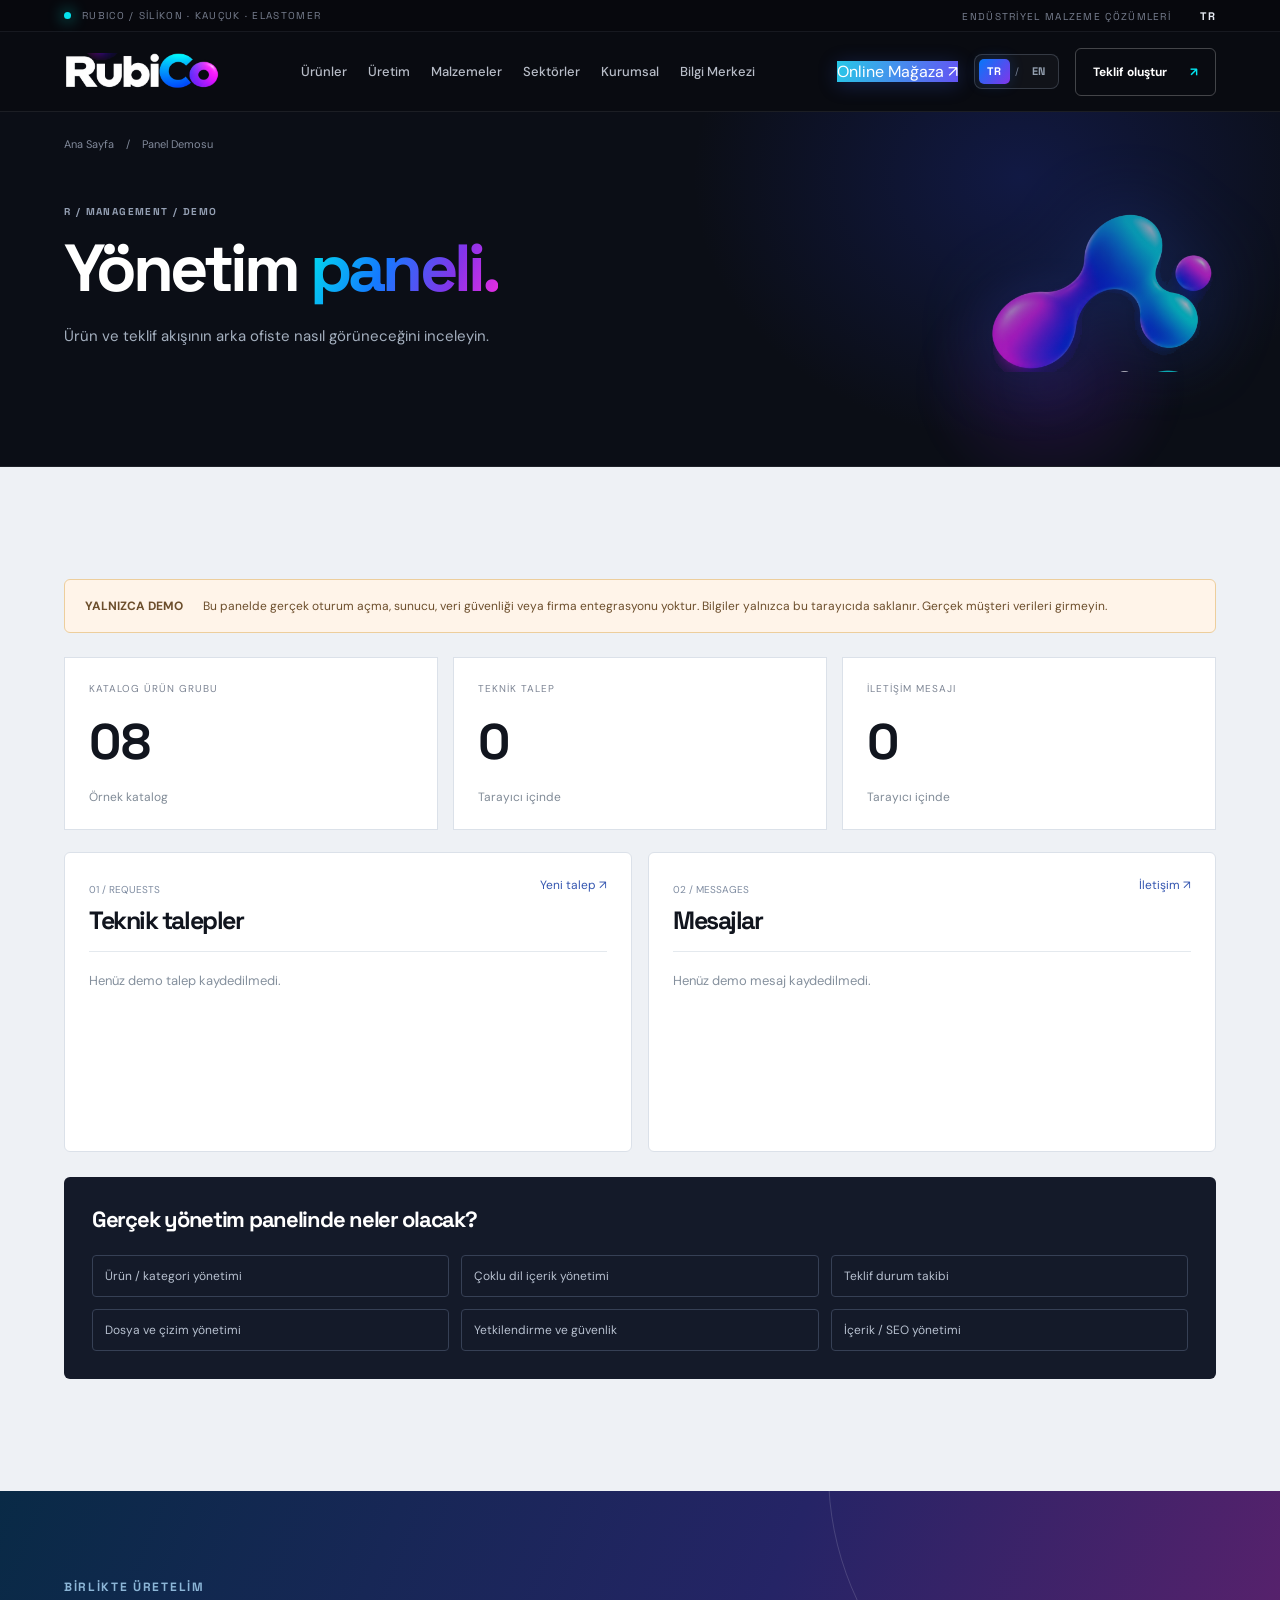
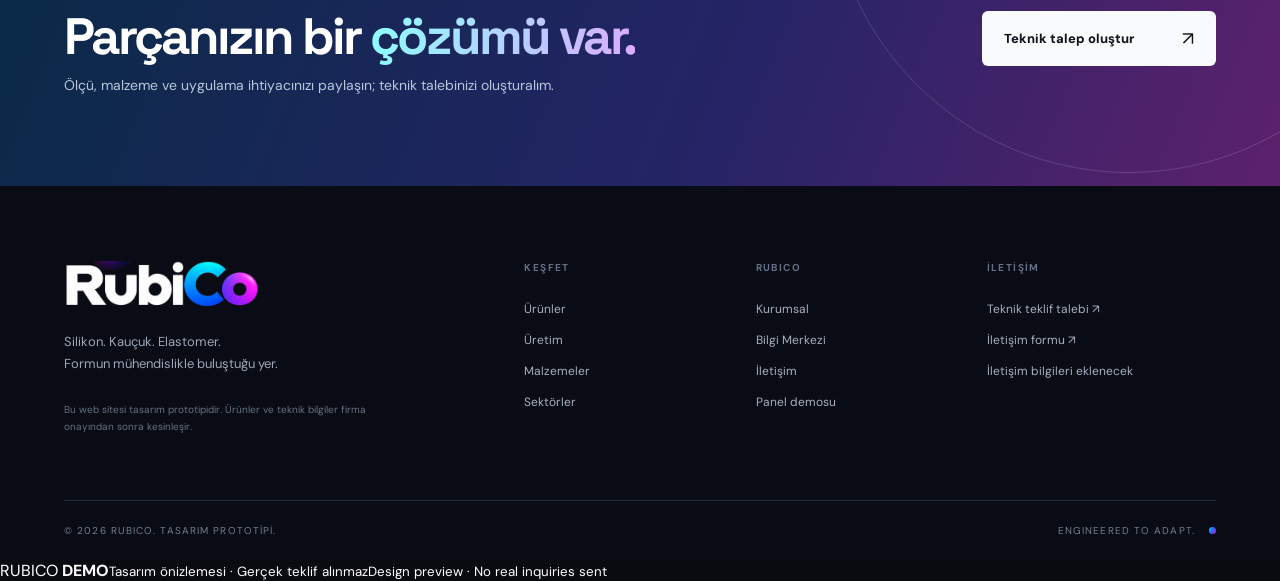
==== commit 3e14f635: "Deploy Rubico Shop V3 demo — catalog, product options and cart" ====
--- a/admin.html
+++ b/admin.html
@@ -1,7 +1,7 @@
-<!doctype html><html lang="tr"><head><meta charset="UTF-8"><meta name="viewport" content="width=device-width,initial-scale=1"><meta name="theme-color" content="#0a0b11"><meta name="description" content="Rubico admin yönetim paneli kullanıcı arayüzü demo."><title>Yönetim Paneli Demosu | RUBICO</title><link rel="icon" type="image/png" href="assets/rubico-symbol.png"><link rel="stylesheet" href="styles.css"><script defer src="translations.js"></script><script defer src="i18n.js"></script><script defer src="site.js"></script></head><body data-page="admin"><div class="topline"><div class="container top-flex"><span><i class="micro-pulse"></i>RUBICO / SİLİKON · KAUÇUK · ELASTOMER</span><span>ENDÜSTRİYEL MALZEME ÇÖZÜMLERİ <b class="top-lang-indicator" aria-label="Current language">TR</b></span></div></div>
+<!doctype html><html lang="tr"><head><meta name="robots" content="noindex,nofollow,noarchive"><meta charset="UTF-8"><meta name="viewport" content="width=device-width,initial-scale=1"><meta name="theme-color" content="#0a0b11"><meta name="description" content="Rubico admin yönetim paneli kullanıcı arayüzü demo."><title>Yönetim Paneli Demosu | RUBICO</title><link rel="icon" type="image/png" href="assets/rubico-symbol.png"><link rel="stylesheet" href="styles.css"><script defer src="translations.js"></script><script defer src="i18n.js"></script><script defer src="site.js"></script><link rel="stylesheet" href="shop.css"></head><body data-page="admin"><div class="topline"><div class="container top-flex"><span><i class="micro-pulse"></i>RUBICO / SİLİKON · KAUÇUK · ELASTOMER</span><span>ENDÜSTRİYEL MALZEME ÇÖZÜMLERİ <b class="top-lang-indicator" aria-label="Current language">TR</b></span></div></div>
     <header class="header" id="siteHeader"><div class="container nav-wrap">
       <a href="index.html" class="logo" aria-label="Rubico ana sayfa"><img src="assets/rubico-wordmark.png" alt="RubiCo"></a>
       <nav class="desktop-nav" aria-label="Ana menü"><a href="urunler.html" class="">Ürünler</a><a href="uretim.html" class="">Üretim</a><a href="malzemeler.html" class="">Malzemeler</a><a href="sektorler.html" class="">Sektörler</a><a href="kurumsal.html" class="">Kurumsal</a><a href="bilgi-merkezi.html" class="">Bilgi Merkezi</a></nav>
-      <div class="nav-actions"><div class="lang-switch" role="group" aria-label="Language / Dil"><button type="button" class="lang-option" data-set-lang="tr" aria-label="Türkçe">TR</button><span class="lang-divider" aria-hidden="true">/</span><button type="button" class="lang-option" data-set-lang="en" aria-label="English">EN</button></div><a class="nav-quote" href="konfigurator.html">Teklif oluştur <span aria-hidden="true">↗</span></a><button class="menu-button" id="menuButton" aria-expanded="false" aria-controls="mobileMenu" aria-label="Menüyü aç"><span></span><span></span></button></div>
-    </div><nav class="mobile-nav" id="mobileMenu" aria-label="Mobil menü"><a href="urunler.html" class="">Ürünler</a><a href="uretim.html" class="">Üretim</a><a href="malzemeler.html" class="">Malzemeler</a><a href="sektorler.html" class="">Sektörler</a><a href="kurumsal.html" class="">Kurumsal</a><a href="bilgi-merkezi.html" class="">Bilgi Merkezi</a><a class="mobile-quote" href="konfigurator.html">Teklif oluştur ↗</a><a href="iletisim.html">İletişim</a><div class="mobile-language"><span>LANGUAGE / DİL</span><div class="lang-switch" role="group" aria-label="Language / Dil"><button type="button" class="lang-option" data-set-lang="tr" aria-label="Türkçe">TR</button><span class="lang-divider" aria-hidden="true">/</span><button type="button" class="lang-option" data-set-lang="en" aria-label="English">EN</button></div></div></nav></header><main><section class="page-hero"><div class="page-hero-glow"></div><div class="container"><div class="breadcrumb"><a href="index.html">Ana Sayfa</a><span>/</span><span>Panel Demosu</span></div><div class="pagehero-content"><div><div class="eyebrow">R / MANAGEMENT / DEMO</div><h1>Yönetim <em>paneli.</em></h1><p>Ürün ve teklif akışının arka ofiste nasıl görüneceğini inceleyin.</p></div><img class="pagehero-icon" src="assets/rubico-symbol.png" alt="" /></div></div></section><section class="section-pad admin-section"><div class="container"><div class="admin-alert"><strong>YALNIZCA DEMO</strong><span>Bu panelde gerçek oturum açma, sunucu, veri güvenliği veya firma entegrasyonu yoktur. Bilgiler yalnızca bu tarayıcıda saklanır. Gerçek müşteri verileri girmeyin.</span></div><div class="admin-stats"><div><small>KATALOG ÜRÜN GRUBU</small><strong>08</strong><span>Örnek katalog</span></div><div><small>TEKNİK TALEP</small><strong id="adminQuoteCount">0</strong><span>Tarayıcı içinde</span></div><div><small>İLETİŞİM MESAJI</small><strong id="adminMsgCount">0</strong><span>Tarayıcı içinde</span></div></div><div class="admin-grid"><section class="admin-block"><div class="admin-block-head"><div><span>01 / REQUESTS</span><h2>Teknik talepler</h2></div><a href="konfigurator.html">Yeni talep ↗</a></div><div id="adminQuotes"><p>Henüz demo talep kaydedilmedi.</p></div></section><section class="admin-block"><div class="admin-block-head"><div><span>02 / MESSAGES</span><h2>Mesajlar</h2></div><a href="iletisim.html">İletişim ↗</a></div><div id="adminMessages"><p>Henüz demo mesaj kaydedilmedi.</p></div></section></div><div class="admin-scope"><h3>Gerçek yönetim panelinde neler olacak?</h3><div><span>Ürün / kategori yönetimi</span><span>Çoklu dil içerik yönetimi</span><span>Teklif durum takibi</span><span>Dosya ve çizim yönetimi</span><span>Yetkilendirme ve güvenlik</span><span>İçerik / SEO yönetimi</span></div></div></div></section></main><section class="next-step"><div class="container next-inner"><div><div class="eyebrow">BİRLİKTE ÜRETELİM</div><h2>Parçanızın bir <em>çözümü var.</em></h2><p>Ölçü, malzeme ve uygulama ihtiyacınızı paylaşın; teknik talebinizi oluşturalım.</p></div><a class="btn btn-light" href="konfigurator.html">Teknik talep oluştur <span>↗</span></a></div></section>
-<footer class="footer"><div class="container"><div class="footer-upper"><div class="footer-brand"><img src="assets/rubico-wordmark.png" alt="Rubico"><p>Silikon. Kauçuk. Elastomer.<br>Formun mühendislikle buluştuğu yer.</p><span class="small-print">Bu web sitesi tasarım prototipidir. Ürünler ve teknik bilgiler firma onayından sonra kesinleşir.</span></div><div class="footer-col"><strong>KEŞFET</strong><a href="urunler.html">Ürünler</a><a href="uretim.html">Üretim</a><a href="malzemeler.html">Malzemeler</a><a href="sektorler.html">Sektörler</a></div><div class="footer-col"><strong>RUBICO</strong><a href="kurumsal.html">Kurumsal</a><a href="bilgi-merkezi.html">Bilgi Merkezi</a><a href="iletisim.html">İletişim</a><a href="admin.html">Panel demosu</a></div><div class="footer-col"><strong>İLETİŞİM</strong><a href="konfigurator.html">Teknik teklif talebi ↗</a><a href="iletisim.html">İletişim formu ↗</a><span>İletişim bilgileri eklenecek</span></div></div><div class="footer-bottom"><span>© 2026 RUBICO. TASARIM PROTOTİPİ.</span><span>ENGINEERED TO ADAPT. <i class="gradient-dot"></i></span></div></div></footer><div class="toast" id="toast" role="status" aria-live="polite"></div></body></html>+      <div class="nav-actions"><a class="nav-shop" href="magaza.html">Online Mağaza ↗</a><div class="lang-switch" role="group" aria-label="Language / Dil"><button type="button" class="lang-option" data-set-lang="tr" aria-label="Türkçe">TR</button><span class="lang-divider" aria-hidden="true">/</span><button type="button" class="lang-option" data-set-lang="en" aria-label="English">EN</button></div><a class="nav-quote" href="konfigurator.html">Teklif oluştur <span aria-hidden="true">↗</span></a><button class="menu-button" id="menuButton" aria-expanded="false" aria-controls="mobileMenu" aria-label="Menüyü aç"><span></span><span></span></button></div>
+    </div><nav class="mobile-nav" id="mobileMenu" aria-label="Mobil menü"><a href="magaza.html">🛍 Online Mağaza</a><a href="sepet.html">Sepetim</a><a href="urunler.html" class="">Ürünler</a><a href="uretim.html" class="">Üretim</a><a href="malzemeler.html" class="">Malzemeler</a><a href="sektorler.html" class="">Sektörler</a><a href="kurumsal.html" class="">Kurumsal</a><a href="bilgi-merkezi.html" class="">Bilgi Merkezi</a><a class="mobile-quote" href="konfigurator.html">Teklif oluştur ↗</a><a href="iletisim.html">İletişim</a><div class="mobile-language"><span>LANGUAGE / DİL</span><div class="lang-switch" role="group" aria-label="Language / Dil"><button type="button" class="lang-option" data-set-lang="tr" aria-label="Türkçe">TR</button><span class="lang-divider" aria-hidden="true">/</span><button type="button" class="lang-option" data-set-lang="en" aria-label="English">EN</button></div></div></nav></header><main><section class="page-hero"><div class="page-hero-glow"></div><div class="container"><div class="breadcrumb"><a href="index.html">Ana Sayfa</a><span>/</span><span>Panel Demosu</span></div><div class="pagehero-content"><div><div class="eyebrow">R / MANAGEMENT / DEMO</div><h1>Yönetim <em>paneli.</em></h1><p>Ürün ve teklif akışının arka ofiste nasıl görüneceğini inceleyin.</p></div><img class="pagehero-icon" src="assets/rubico-symbol.png" alt="" /></div></div></section><section class="section-pad admin-section"><div class="container"><div class="admin-alert"><strong>YALNIZCA DEMO</strong><span>Bu panelde gerçek oturum açma, sunucu, veri güvenliği veya firma entegrasyonu yoktur. Bilgiler yalnızca bu tarayıcıda saklanır. Gerçek müşteri verileri girmeyin.</span></div><div class="admin-stats"><div><small>KATALOG ÜRÜN GRUBU</small><strong>08</strong><span>Örnek katalog</span></div><div><small>TEKNİK TALEP</small><strong id="adminQuoteCount">0</strong><span>Tarayıcı içinde</span></div><div><small>İLETİŞİM MESAJI</small><strong id="adminMsgCount">0</strong><span>Tarayıcı içinde</span></div></div><div class="admin-grid"><section class="admin-block"><div class="admin-block-head"><div><span>01 / REQUESTS</span><h2>Teknik talepler</h2></div><a href="konfigurator.html">Yeni talep ↗</a></div><div id="adminQuotes"><p>Henüz demo talep kaydedilmedi.</p></div></section><section class="admin-block"><div class="admin-block-head"><div><span>02 / MESSAGES</span><h2>Mesajlar</h2></div><a href="iletisim.html">İletişim ↗</a></div><div id="adminMessages"><p>Henüz demo mesaj kaydedilmedi.</p></div></section></div><div class="admin-scope"><h3>Gerçek yönetim panelinde neler olacak?</h3><div><span>Ürün / kategori yönetimi</span><span>Çoklu dil içerik yönetimi</span><span>Teklif durum takibi</span><span>Dosya ve çizim yönetimi</span><span>Yetkilendirme ve güvenlik</span><span>İçerik / SEO yönetimi</span></div></div></div></section></main><section class="next-step"><div class="container next-inner"><div><div class="eyebrow">BİRLİKTE ÜRETELİM</div><h2>Parçanızın bir <em>çözümü var.</em></h2><p>Ölçü, malzeme ve uygulama ihtiyacınızı paylaşın; teknik talebinizi oluşturalım.</p></div><a class="btn btn-light" href="konfigurator.html">Teknik talep oluştur <span>↗</span></a></div></section>
+<footer class="footer"><div class="container"><div class="footer-upper"><div class="footer-brand"><img src="assets/rubico-wordmark.png" alt="Rubico"><p>Silikon. Kauçuk. Elastomer.<br>Formun mühendislikle buluştuğu yer.</p><span class="small-print">Bu web sitesi tasarım prototipidir. Ürünler ve teknik bilgiler firma onayından sonra kesinleşir.</span></div><div class="footer-col"><strong>KEŞFET</strong><a href="urunler.html">Ürünler</a><a href="uretim.html">Üretim</a><a href="malzemeler.html">Malzemeler</a><a href="sektorler.html">Sektörler</a></div><div class="footer-col"><strong>RUBICO</strong><a href="kurumsal.html">Kurumsal</a><a href="bilgi-merkezi.html">Bilgi Merkezi</a><a href="iletisim.html">İletişim</a><a href="admin.html">Panel demosu</a></div><div class="footer-col"><strong>İLETİŞİM</strong><a href="konfigurator.html">Teknik teklif talebi ↗</a><a href="iletisim.html">İletişim formu ↗</a><span>İletişim bilgileri eklenecek</span></div></div><div class="footer-bottom"><span>© 2026 RUBICO. TASARIM PROTOTİPİ.</span><span>ENGINEERED TO ADAPT. <i class="gradient-dot"></i></span></div></div></footer><div class="toast" id="toast" role="status" aria-live="polite"></div><div class="rubico-demo-ribbon" role="note" aria-label="Demo preview"><span class="rubico-demo-dot" aria-hidden="true"></span><span>RUBICO <b>DEMO</b></span><small class="notice-tr">Tasarım önizlemesi · Gerçek teklif alınmaz</small><small class="notice-en">Design preview · No real inquiries sent</small></div></body></html>
--- a/shop.css
+++ b/shop.css
@@ -0,0 +1,7 @@
+/* RUBICO Shop V3 | Extends existing corporate site, all selectors scoped */
+.shop-surface{background:#f3f5f9;color:#171b26;min-height:75vh}.shop-surface .shop-container{max-width:1320px;padding:0 48px;margin:0 auto}.shop-overline{color:#8a91a3;font-size:11px;letter-spacing:.17em;font-weight:800;text-transform:uppercase}.shop-primary{border:none;border-radius:10px;padding:16px 22px;background:linear-gradient(105deg,#13c9ed 0%,#356cef 52%,#d628e0 100%);color:#fff;display:inline-flex;gap:28px;justify-content:space-between;align-items:center;font-weight:800;font-size:13px;cursor:pointer;text-decoration:none;box-shadow:0 12px 28px rgba(60,89,222,.14)}.shop-primary:hover{filter:brightness(1.05);transform:translateY(-1px)}.shop-primary span{font-size:22px;font-weight:400}.shop-secondary{display:inline-flex;align-items:center;gap:10px;border:1px solid #d5d9e0;color:#263044;border-radius:10px;padding:14px 19px;font-weight:700;font-size:13px;background:#fff}.shop-hero{padding:50px 0 55px;background:#0a0b12;color:#fff;position:relative;overflow:hidden}.shop-hero:before{content:'';position:absolute;inset:0;opacity:.32;background:radial-gradient(circle at 81% 35%,#3b3dff60,transparent 29%),radial-gradient(circle at 58% 100%,#d628d51c,transparent 35%);pointer-events:none}.shop-hero-grid{position:relative;display:grid;grid-template-columns:1.05fr .95fr;align-items:center;gap:30px}.shop-hero-text{padding:42px 0 65px}.shop-hero-text h1{max-width:700px;margin:21px 0 20px;font-size:clamp(50px,6.3vw,92px);line-height:.99;letter-spacing:-.075em}.shop-hero-text h1 em{font-style:normal}.shop-hero-text>p{font-size:15px;color:#abb4c5;max-width:475px;line-height:1.8;margin-bottom:30px}.shop-hero-ctas{display:flex;align-items:center;flex-wrap:wrap;gap:20px}.shop-hero-art{height:380px;position:relative;display:flex;align-items:center;justify-content:center}.shop-hero-art:before{content:'';position:absolute;width:370px;height:370px;border:1px solid #ffffff1d;border-radius:50%;box-shadow:0 0 0 32px #ffffff04,0 0 0 80px #ffffff04}.shop-hero-art img{position:relative;max-height:305px;max-width:95%;filter:drop-shadow(0 20px 40px #1a28dc4d);animation:floaty 7s ease-in-out infinite}.shop-float{position:absolute;background:#161d2af0;border:1px solid #434b5d;color:#c8d1e2;font-size:10px;letter-spacing:.1em;padding:13px 15px;border-radius:10px}.shop-float.one{top:20px;right:8%}.shop-float.two{bottom:15px;left:0}.shop-trust{background:#151b2b;color:#b1bbd0;border-top:1px solid #ffffff17;border-bottom:1px solid #ffffff17}.shop-trust-flex{display:flex;justify-content:space-between;gap:22px;padding-top:20px!important;padding-bottom:20px!important}.shop-trust-flex span{font-size:10px;font-weight:700;letter-spacing:.1em}.shop-header-row{display:flex;justify-content:space-between;align-items:end;gap:30px;margin-bottom:35px}.shop-header-row h2{font-size:clamp(40px,5vw,68px);color:#141926;margin:13px 0 0}.shop-header-row p{color:#777e8f;font-size:13px;max-width:410px;margin:0}.shop-listing{padding:88px 0 105px}.shop-controls{display:flex;gap:14px;justify-content:space-between;align-items:center;flex-wrap:wrap;margin-bottom:22px}.shop-filters{display:flex;gap:7px;flex-wrap:wrap}.shop-filters button{color:#5b6272;background:#fff;border:1px solid #dce0e7;border-radius:30px;padding:12px 18px;font-size:12px;font-weight:700}.shop-filters button.active{background:#161c2c;color:#fff;border-color:#161c2c}.shop-search{display:flex;align-items:center;border-radius:9px;border:1px solid #d9dde5;background:#fff;min-width:260px;overflow:hidden}.shop-search span{padding:0 12px;color:#9ba3b2}.shop-search input{width:100%;padding:12px 10px 12px 0;border:0;outline:0;background:transparent;color:#131825;font-size:13px}.shop-result-line{font-size:12px;color:#7b8392;margin-bottom:19px;display:flex;gap:8px;align-items:center}.shop-result-line:before{content:'';width:6px;height:6px;border-radius:50%;background:#27c9e5}.shop-grid{display:grid;grid-template-columns:repeat(3,minmax(0,1fr));gap:19px}.shop-product{border:1px solid #e0e3eb;border-radius:13px;background:#fff;overflow:hidden;transition:transform .2s,box-shadow .2s}.shop-product:hover{transform:translateY(-4px);box-shadow:0 25px 45px #111c3713}.shop-product-photo{display:block;position:relative;background:radial-gradient(circle at 56% 40%,#e9f2ff 0%,#edf1f8 52%,#e7eaf2 100%);height:226px}.shop-item-image{width:100%;height:100%;display:flex;align-items:center;justify-content:center}.shop-item-image img{width:82%;height:84%;object-fit:contain;filter:drop-shadow(0 15px 16px #18264024)}.shop-pill{position:absolute;top:17px;left:17px;border:1px solid #ffffffb8;background:#ffffffe3;color:#283449;border-radius:25px;padding:7px 11px;font-size:10px;font-weight:800}.shop-product-body{padding:22px 23px 23px}.shop-sku{font-size:9px;letter-spacing:.11em;color:#8190a4;font-weight:800}.shop-product-body h3{color:#131a27;font-size:24px;letter-spacing:-.05em;line-height:1.1;min-height:53px;margin:13px 0 8px}.shop-product-body p{font-size:12px;color:#757d89;line-height:1.65;min-height:40px;margin:0 0 23px}.shop-product-footer{display:flex;align-items:end;justify-content:space-between;gap:10px;border-top:1px solid #eaedf3;padding-top:17px}.shop-product-footer small{display:block;color:#8c94a3;font-size:10px;margin-bottom:6px}.shop-product-footer strong{font-size:19px;font-family:var(--display);letter-spacing:-.03em;color:#121823}.shop-small-btn{width:41px;height:41px;display:flex;align-items:center;justify-content:center;color:white;background:#1b2232;border-radius:50%;font-size:23px}.shop-bridge{border-radius:17px;background:#101522;color:#fff;padding:45px 52px;margin-bottom:85px;display:flex;justify-content:space-between;align-items:center;gap:45px;position:relative;overflow:hidden}.shop-bridge:before{content:'';width:400px;height:400px;position:absolute;right:-120px;top:-240px;border-radius:50%;background:radial-gradient(circle,#6051ff43,transparent 70%)}.shop-bridge>*{position:relative;z-index:1}.shop-bridge h2{color:#fff;font-size:38px;margin:11px 0}.shop-bridge p{font-size:13px;color:#aebbd0;max-width:530px;margin:0}.shop-bridge .shop-primary{white-space:nowrap}.shop-crumb{padding:28px 0 32px;font-size:12px;color:#8b94a4}.shop-crumb a{color:#586375}.shop-crumb b{margin:0 12px;color:#b5bbc7}.shop-detail-main{display:grid;grid-template-columns:1fr .95fr;gap:55px;padding-bottom:95px}.shop-detail-photo{position:sticky;top:120px;align-self:start}.shop-detail-art{height:530px;background:radial-gradient(circle at 50% 45%,#e7edfb,#dce3ee);border-radius:19px;overflow:hidden;position:relative}.shop-detail-art .shop-item-image{position:relative;z-index:1}.shop-detail-art .shop-item-image img{width:78%;height:80%}.shop-art-circle{position:absolute;inset:10%;border:1px solid #d1d8e7;border-radius:50%;box-shadow:0 0 0 50px #f7f9ff24}.shop-product-note{font-size:10px;color:#89909b;padding-top:13px}.shop-detail-content{padding-top:11px}.shop-detail-content h1{font-size:clamp(40px,4.5vw,65px);color:#111827;margin:19px 0;line-height:1.07}.shop-detail-desc{color:#657084;font-size:14px}.shop-detail-badges{display:flex;gap:8px;flex-wrap:wrap;margin:20px 0 26px}.shop-detail-badges span{background:#fff;border:1px solid #e0e5ef;border-radius:30px;padding:8px 12px;color:#4d5d75;font-size:11px;font-weight:700}.shop-detail-content form{border:1px solid #dbe0eb;background:#fff;border-radius:13px;padding:29px}.shop-options-title{font-size:15px;color:#141b29;font-weight:800;margin-bottom:20px}.shop-field{display:flex;flex-direction:column;gap:7px;color:#333b4d;font-size:12px;font-weight:700;margin-bottom:19px}.shop-field input{height:48px;border:1px solid #dce2ec;border-radius:8px;padding:0 13px;color:#171b26;background:#f8faff;width:100%;font-size:15px}.shop-field small{font-size:10px;color:#969dac;font-weight:500}.shop-options-grid{display:grid;grid-template-columns:1fr 1fr;gap:13px}.shop-inline-hint{font-size:11px;background:#f3f5fb;border:1px solid #e5e9f0;border-radius:8px;padding:13px;color:#737c8d}.shop-qty{max-width:160px}.shop-live-price{display:flex;align-items:center;justify-content:space-between;border-top:1px solid #e9eaf1;padding:20px 0;gap:15px}.shop-live-price span{font-size:12px;color:#7b8594}.shop-live-price b{font-size:26px;color:#111723}.shop-detail-content form .shop-primary{width:100%;justify-content:space-between}.shop-policy{font-size:10px;color:#9da4af;text-align:center;margin:10px 0 0;line-height:1.4}.shop-special-quote{background:#fff;border:1px solid #dce3ed;border-radius:12px;padding:25px;margin:30px 0 15px}.shop-special-quote strong{font-size:15px;color:#1e2432}.shop-special-quote p{font-size:12px;color:#6f7d8d;margin:13px 0 0}.shop-detail-bottom{margin-top:35px;border-top:1px solid #d9dee9;padding-top:28px}.shop-detail-bottom h3{font-size:21px;color:#1e2634}.shop-detail-bottom>div{display:flex;justify-content:space-between;gap:20px;font-size:12px;padding:12px 0;border-bottom:1px solid #dee4ec;color:#697587}.shop-detail-bottom b{color:#1b2636}.shop-detail-bottom a{color:#225ed7;font-weight:700}.shop-cart-grid{display:grid;grid-template-columns:1.4fr .6fr;gap:28px;padding-bottom:105px}.shop-cart-line{display:grid;grid-template-columns:135px 1fr auto;gap:24px;align-items:center;background:#fff;border:1px solid #e0e4eb;border-radius:14px;padding:16px 22px;margin-bottom:14px}.shop-cart-line>.shop-item-image{height:126px;background:#edf1f8;border-radius:8px}.shop-cart-line .shop-item-image img{width:90%;height:90%}.shop-cart-line h3{font-size:22px;margin:6px 0 4px;color:#141a27}.shop-cart-line p{font-size:12px;color:#89919f;margin:0}.shop-cart-line>strong{color:#1f2634;font-size:19px;white-space:nowrap}.shop-row-actions{display:flex;align-items:center;gap:17px;margin-top:15px}.shop-row-actions label{font-size:11px;color:#798495}.shop-row-actions input{width:66px;height:30px;border:1px solid #e1e4ec;border-radius:5px;margin-left:4px;padding:4px 5px}.shop-row-actions button{border:0;background:none;padding:5px;color:#ba3e63;font-weight:700;font-size:11px}.shop-summary{align-self:start;background:#fff;border:1px solid #e0e4eb;border-radius:14px;padding:29px}.shop-summary h2{font-size:30px;color:#161b26;margin:0 0 28px}.shop-summary-line{display:flex;justify-content:space-between;gap:15px;margin:17px 0;font-size:13px;color:#747e8e}.shop-summary-line b{color:#182131}.shop-summary-line.total{border-top:1px solid #e6eaf2;padding-top:21px;margin-top:25px;font-weight:800;color:#141c27}.shop-summary-line.total b{font-size:24px}.shop-summary button{width:100%;margin:13px 0}.shop-summary-note{font-size:11px;color:#8b95a3;line-height:1.6}.shop-summary .shop-secondary{margin-top:10px;width:100%;justify-content:center}.shop-empty{background:#fff;border:1px solid #e5e8ee;padding:65px 20px;text-align:center;border-radius:14px}.shop-empty>div{font-size:70px;color:#8a7fea}.shop-empty h2{font-size:35px;color:#171a29}.shop-empty p{font-size:13px;color:#838b9b}.shop-empty .shop-primary{margin-top:18px}.shop-demo-note{background:#e9edfb;border:1px solid #d8dff6;color:#536280;font-size:11px;line-height:1.65;border-radius:10px;padding:14px 19px;margin-bottom:26px}.shop-alert{position:fixed;bottom:32px;right:24px;background:#11192a;color:#fff;border:1px solid #2f415e;padding:17px 22px;border-radius:12px;font-size:13px;z-index:200;box-shadow:0 20px 55px #0b102b55;opacity:0;transform:translateY(20px);pointer-events:none;transition:opacity .3s,transform .3s;max-width:360px}.shop-alert.is-visible{opacity:1;transform:translateY(0)}.shop-brand-link{color:#fff!important;font-weight:800!important}.nav-shop{background:linear-gradient(105deg,#28c8e7,#6353f3)!important;border-color:transparent!important;box-shadow:0 3px 19px #395ce844}.nav-shop:hover{color:#fff!important;filter:brightness(1.1)}.shop-corp-teaser{background:#0c101b;padding:60px 0;border-block:1px solid #1c2534}.shop-corp-teaser .shop-container{display:flex;align-items:center;justify-content:space-between;gap:40px}.shop-corp-teaser h2{font-size:clamp(35px,4.1vw,58px);color:#fff;margin:12px 0}.shop-corp-teaser p{color:#a4b1c8;font-size:13px;max-width:490px;margin:0}.shop-corp-teaser .shop-primary{white-space:nowrap}.shop-cart-link{font-weight:750;font-size:12px;color:#fff;border:1px solid #46516c;padding:12px 15px;border-radius:8px;white-space:nowrap}.shop-cart-count{border-radius:50%;background:#14d0ef;color:#07101a;font-size:10px;padding:3px 7px;margin-left:5px;font-weight:800}
+@media(max-width:1210px){.shop-grid{grid-template-columns:repeat(2,minmax(0,1fr))}.shop-detail-main{gap:25px}.nav-shop{display:none}}
+@media(max-width:800px){.shop-surface .shop-container{padding:0 23px}.shop-hero-grid{grid-template-columns:1fr}.shop-hero-text{padding:30px 0 0}.shop-hero-art{height:260px}.shop-hero-art img{max-height:225px}.shop-hero-art:before{width:230px;height:230px}.shop-hero-text h1{font-size:clamp(48px,9vw,75px)}.shop-trust-flex{flex-wrap:wrap;gap:10px 20px}.shop-trust-flex span{flex:1 0 40%;font-size:9px}.shop-header-row{display:block}.shop-header-row h2{font-size:45px}.shop-header-row p{margin-top:16px}.shop-listing{padding:60px 0 80px}.shop-grid{gap:12px}.shop-product-photo{height:175px}.shop-product-body{padding:15px}.shop-product-body h3{font-size:19px;min-height:47px}.shop-product-body p{font-size:10px}.shop-product-footer strong{font-size:14px}.shop-small-btn{height:34px;width:34px}.shop-controls{align-items:stretch}.shop-search{width:100%}.shop-bridge{display:block;padding:30px}.shop-bridge .shop-primary{margin-top:25px}.shop-bridge h2{font-size:34px}.shop-detail-main,.shop-cart-grid{grid-template-columns:1fr}.shop-detail-photo{position:relative;top:auto}.shop-detail-art{height:380px}.shop-detail-content h1{font-size:48px}.shop-detail-content form{padding:21px}.shop-cart-line{grid-template-columns:95px 1fr;gap:13px}.shop-cart-line>.shop-item-image{height:96px}.shop-cart-line>strong{grid-column:2;justify-self:start}.shop-corp-teaser .shop-container{display:block}.shop-corp-teaser .shop-primary{margin-top:23px}}
+@media(max-width:470px){.shop-grid{grid-template-columns:1fr}.shop-product-photo{height:235px}.shop-product-body h3{min-height:0}.shop-product-body p{min-height:0}.shop-filters button{padding:9px 12px}.shop-hero-art{height:210px}.shop-hero-art img{max-height:195px}.shop-detail-art{height:295px}.shop-cart-line h3{font-size:17px}.shop-detail-content h1{font-size:42px}.shop-hero-text h1{font-size:49px}}
+
+.shop-catalog-bridge{background:#11182a;text-align:center;padding:14px 15px;font-size:12px;font-weight:700;color:#e6f4ff}.shop-catalog-bridge a{color:#e6f4ff}.shop-catalog-bridge a:hover{text-decoration:underline}
